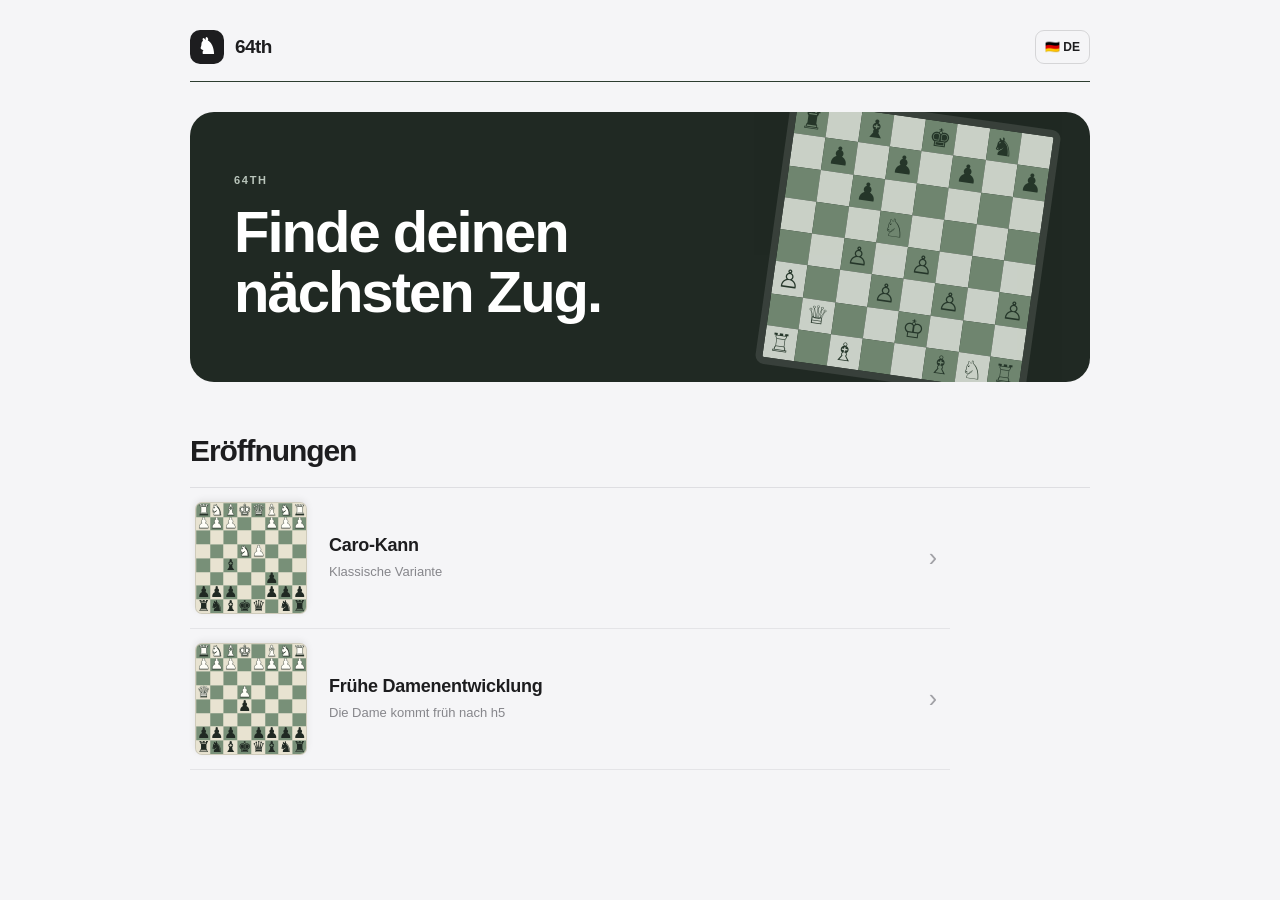
==== index.html @ b46a791f "Restore homepage hero label" ====
<!doctype html>
<html lang="de">
<head>
  <meta charset="utf-8">
  <meta name="viewport" content="width=device-width, initial-scale=1, viewport-fit=cover">
  <meta name="theme-color" content="#f5f5f7">
  <meta name="description" content="64th – Eröffnungen und Varianten trainieren.">
  <title>64th</title>
  <link rel="stylesheet" href="theme.css?v=12">
</head>
<body class="home-page">
  <main class="minimal-home">
    <header class="minimal-brand">
      <span class="minimal-logo" aria-hidden="true">♞</span>
      <span>64th</span>
    </header>

    <section class="opening-hero" aria-label="64th">
      <div class="hero-board" aria-hidden="true">
        <span>♜</span><span></span><span>♝</span><span></span><span>♚</span><span></span><span>♞</span><span></span>
        <span></span><span>♟</span><span></span><span>♟</span><span></span><span>♟</span><span></span><span>♟</span>
        <span></span><span></span><span>♟</span><span></span><span></span><span></span><span></span><span></span>
        <span></span><span></span><span></span><span>♘</span><span></span><span></span><span></span><span></span>
        <span></span><span></span><span>♙</span><span></span><span>♙</span><span></span><span></span><span></span>
        <span>♙</span><span></span><span></span><span>♙</span><span></span><span>♙</span><span></span><span>♙</span>
        <span></span><span>♕</span><span></span><span></span><span>♔</span><span></span><span></span><span></span>
        <span>♖</span><span></span><span>♗</span><span></span><span></span><span>♗</span><span>♘</span><span>♖</span>
      </div>
      <div class="opening-hero-copy">
        <p>64TH</p>
        <h1>Finde deinen<br>nächsten Zug.</h1>
      </div>
    </section>

    <section class="opening-library" aria-labelledby="library-title">
      <div class="library-heading">
        <h2 id="library-title">Eröffnungen</h2>
      </div>

      <div class="opening-list">
        <a class="opening-row" href="caro-kann.html">
          <span class="opening-position" aria-hidden="true" title="Caro-Kann, klassische Variante"><span class="mini-square mini-dark black-piece">♜</span><span class="mini-square mini-light black-piece">♞</span><span class="mini-square mini-dark "></span><span class="mini-square mini-light black-piece">♛</span><span class="mini-square mini-dark black-piece">♚</span><span class="mini-square mini-light black-piece">♝</span><span class="mini-square mini-dark black-piece">♞</span><span class="mini-square mini-light black-piece">♜</span><span class="mini-square mini-light black-piece">♟</span><span class="mini-square mini-dark black-piece">♟</span><span class="mini-square mini-light black-piece">♟</span><span class="mini-square mini-dark "></span><span class="mini-square mini-light "></span><span class="mini-square mini-dark black-piece">♟</span><span class="mini-square mini-light black-piece">♟</span><span class="mini-square mini-dark black-piece">♟</span><span class="mini-square mini-dark "></span><span class="mini-square mini-light "></span><span class="mini-square mini-dark black-piece">♟</span><span class="mini-square mini-light "></span><span class="mini-square mini-dark "></span><span class="mini-square mini-light "></span><span class="mini-square mini-dark "></span><span class="mini-square mini-light "></span><span class="mini-square mini-light "></span><span class="mini-square mini-dark "></span><span class="mini-square mini-light "></span><span class="mini-square mini-dark "></span><span class="mini-square mini-light "></span><span class="mini-square mini-dark black-piece">♝</span><span class="mini-square mini-light "></span><span class="mini-square mini-dark "></span><span class="mini-square mini-dark "></span><span class="mini-square mini-light "></span><span class="mini-square mini-dark "></span><span class="mini-square mini-light white-piece">♟</span><span class="mini-square mini-dark white-piece">♞</span><span class="mini-square mini-light "></span><span class="mini-square mini-dark "></span><span class="mini-square mini-light "></span><span class="mini-square mini-light "></span><span class="mini-square mini-dark "></span><span class="mini-square mini-light "></span><span class="mini-square mini-dark "></span><span class="mini-square mini-light "></span><span class="mini-square mini-dark "></span><span class="mini-square mini-light "></span><span class="mini-square mini-dark "></span><span class="mini-square mini-dark white-piece">♟</span><span class="mini-square mini-light white-piece">♟</span><span class="mini-square mini-dark white-piece">♟</span><span class="mini-square mini-light "></span><span class="mini-square mini-dark "></span><span class="mini-square mini-light white-piece">♟</span><span class="mini-square mini-dark white-piece">♟</span><span class="mini-square mini-light white-piece">♟</span><span class="mini-square mini-light white-piece">♜</span><span class="mini-square mini-dark white-piece">♞</span><span class="mini-square mini-light white-piece">♝</span><span class="mini-square mini-dark white-piece">♛</span><span class="mini-square mini-light white-piece">♚</span><span class="mini-square mini-dark white-piece">♝</span><span class="mini-square mini-light white-piece">♞</span><span class="mini-square mini-dark white-piece">♜</span></span>
          <span class="opening-info">
            <strong>Caro-Kann</strong>
            <small>Klassische Variante</small>
          </span>
          <span class="row-chevron" aria-hidden="true">›</span>
        </a>

        <a class="opening-row" href="early-queen-development.html">
          <span class="opening-position" aria-hidden="true" title="Frühe Damenentwicklung nach 2. Dh5"><span class="mini-square mini-dark black-piece">♜</span><span class="mini-square mini-light black-piece">♞</span><span class="mini-square mini-dark black-piece">♝</span><span class="mini-square mini-light black-piece">♛</span><span class="mini-square mini-dark black-piece">♚</span><span class="mini-square mini-light black-piece">♝</span><span class="mini-square mini-dark black-piece">♞</span><span class="mini-square mini-light black-piece">♜</span><span class="mini-square mini-light black-piece">♟</span><span class="mini-square mini-dark black-piece">♟</span><span class="mini-square mini-light black-piece">♟</span><span class="mini-square mini-dark black-piece">♟</span><span class="mini-square mini-light "></span><span class="mini-square mini-dark black-piece">♟</span><span class="mini-square mini-light black-piece">♟</span><span class="mini-square mini-dark black-piece">♟</span><span class="mini-square mini-dark "></span><span class="mini-square mini-light "></span><span class="mini-square mini-dark "></span><span class="mini-square mini-light "></span><span class="mini-square mini-dark "></span><span class="mini-square mini-light "></span><span class="mini-square mini-dark "></span><span class="mini-square mini-light "></span><span class="mini-square mini-light "></span><span class="mini-square mini-dark "></span><span class="mini-square mini-light "></span><span class="mini-square mini-dark "></span><span class="mini-square mini-light black-piece">♟</span><span class="mini-square mini-dark "></span><span class="mini-square mini-light "></span><span class="mini-square mini-dark "></span><span class="mini-square mini-dark "></span><span class="mini-square mini-light "></span><span class="mini-square mini-dark "></span><span class="mini-square mini-light "></span><span class="mini-square mini-dark white-piece">♟</span><span class="mini-square mini-light "></span><span class="mini-square mini-dark "></span><span class="mini-square mini-light white-piece">♛</span><span class="mini-square mini-light "></span><span class="mini-square mini-dark "></span><span class="mini-square mini-light "></span><span class="mini-square mini-dark "></span><span class="mini-square mini-light "></span><span class="mini-square mini-dark "></span><span class="mini-square mini-light "></span><span class="mini-square mini-dark "></span><span class="mini-square mini-dark white-piece">♟</span><span class="mini-square mini-light white-piece">♟</span><span class="mini-square mini-dark white-piece">♟</span><span class="mini-square mini-light white-piece">♟</span><span class="mini-square mini-dark "></span><span class="mini-square mini-light white-piece">♟</span><span class="mini-square mini-dark white-piece">♟</span><span class="mini-square mini-light white-piece">♟</span><span class="mini-square mini-light white-piece">♜</span><span class="mini-square mini-dark white-piece">♞</span><span class="mini-square mini-light white-piece">♝</span><span class="mini-square mini-dark "></span><span class="mini-square mini-light white-piece">♚</span><span class="mini-square mini-dark white-piece">♝</span><span class="mini-square mini-light white-piece">♞</span><span class="mini-square mini-dark white-piece">♜</span></span>
          <span class="opening-info">
            <strong>Frühe Damenentwicklung</strong>
            <small>Die Dame kommt früh nach h5</small>
          </span>
          <span class="row-chevron" aria-hidden="true">›</span>
        </a>
      </div>
    </section>
  </main>
  <script src="language.js?v=4"></script>
</body>
</html>
---- theme.css ----
/* Chess Trap Lab — product-level redesign */
:root {
  color-scheme: dark;
  --bg:#0b110d; --panel:#141e17; --panel-2:#19251c; --panel-3:#202f24;
  --ink:#edf2e9; --muted:#9aa99a; --soft:#c7d2c1; --line:#2d3d30;
  --green:#315c3e; --green-2:#47764e; --gold:#d7b66e; --cream:#e8e3d1; --sage:#66816a;
  --ease-out:cubic-bezier(.23,1,.32,1);
}
*{box-sizing:border-box}
html{min-height:100%;background:var(--bg);scroll-behavior:smooth}
body{margin:0;min-height:100vh;background:radial-gradient(ellipse at 52% -22%,#28422d66,transparent 48%),var(--bg);color:var(--ink);font:15px/1.55 Inter,ui-sans-serif,system-ui,-apple-system,BlinkMacSystemFont,"Segoe UI",sans-serif;-webkit-font-smoothing:antialiased;text-rendering:optimizeLegibility}
a,button{-webkit-tap-highlight-color:transparent}
button{color:inherit}
.app{width:min(100%,1180px);margin:0 auto;padding:calc(env(safe-area-inset-top) + 24px) clamp(18px,4vw,46px) calc(env(safe-area-inset-bottom) + 30px)}
.site-header,header{display:flex;align-items:center;gap:14px;border-bottom:1px solid var(--line);padding-bottom:17px}
.brand-lockup{display:inline-flex;align-items:center;gap:11px;color:inherit;text-decoration:none}
.mark{width:42px;height:42px;display:grid;place-items:center;flex:0 0 42px;border:1px solid #d7b66e44;border-radius:13px;background:linear-gradient(145deg,#315c3e,#1b3423);color:var(--gold);font:28px/1 Georgia,serif;box-shadow:0 8px 24px #0004,inset 0 1px #ffffff12}
.brand-lockup strong{display:block;font-size:13px;letter-spacing:1.3px;font-weight:850}
.brand-lockup small{display:block;margin-top:2px;color:#7f907e;font-size:9px;letter-spacing:2px;font-weight:750}
.brand{font-size:16px;font-weight:800;letter-spacing:-.35px}
.top-nav{display:flex;gap:27px;margin-left:52px}
.top-nav a{color:#aebcab;text-decoration:none;font-size:12px;font-weight:700;transition:color .16s}
.top-nav a:hover{color:var(--gold)}
.header-status{display:inline-flex;align-items:center;gap:8px;margin-left:auto;padding:8px 11px;border:1px solid #344638;border-radius:999px;color:#b9c8b2;font-size:9px;letter-spacing:1.25px;font-weight:850;white-space:nowrap}
.header-status i,.live-tag i{width:6px;height:6px;border-radius:50%;background:#8eb17f;box-shadow:0 0 0 4px #8eb17f20}
.home-app{max-width:1240px}
.hero{position:relative;display:grid;grid-template-columns:1.04fr .96fr;align-items:center;gap:clamp(26px,6vw,80px);min-height:490px;padding:54px 0 44px;border-bottom:1px solid var(--line);overflow:hidden}
.hero-copy{position:relative;z-index:2;max-width:600px}
.eyebrow,.kicker{margin:0 0 13px;color:var(--gold);font-size:10px;font-weight:850;letter-spacing:1.8px}
.eyebrow span{margin-right:8px;color:#738a70}
.hero h1{margin:0;max-width:620px;font-size:clamp(48px,7vw,84px);line-height:.99;letter-spacing:-.07em;font-weight:780}
.hero h1 em,.caro-hero h1 em{color:var(--gold);font-style:normal}
.hero-description{max-width:490px;margin:22px 0 0;color:#a7b5a2;font-size:16px;line-height:1.75}
.hero-actions{display:flex;align-items:center;gap:23px;margin-top:29px}
.action-primary{display:inline-flex;align-items:center;gap:25px;padding:14px 17px;border:1px solid #547958;border-radius:11px;background:linear-gradient(135deg,#47764e,#315c3e);color:#fff;text-decoration:none;font-size:13px;font-weight:800;box-shadow:0 12px 28px #0004;transition:transform .16s var(--ease-out),filter .16s}
.action-primary b{font-size:17px;font-weight:500}
.action-primary:hover{filter:brightness(1.1);transform:translateY(-2px)}
.action-secondary{color:#c3d0bd;text-decoration:none;font-size:12px;font-weight:750}
.action-secondary span{margin-left:6px;color:var(--gold)}
.hero-proof{display:flex;align-items:center;gap:9px;margin-top:35px;color:#758674;font-size:9px;font-weight:850;letter-spacing:1.15px}
.proof-dot{width:6px;height:6px;border-radius:50%;background:#8ba77e}
.proof-separator{color:#465647}
.hero-art{position:relative;justify-self:end;width:min(100%,440px);padding:18px;border:1px solid #3a4e3d;border-radius:20px;background:linear-gradient(145deg,#1c2b20,#101811);box-shadow:0 28px 80px #0006;transform:rotate(1.5deg)}
.art-topline,.art-footer{display:flex;justify-content:space-between;align-items:center;color:#8fa08a;font-size:9px;font-weight:850;letter-spacing:1.4px}
.art-topline{padding:0 2px 13px}
.art-topline span:last-child{color:var(--gold);font-size:14px}
.art-board{position:relative;z-index:1;display:grid;grid-template-columns:repeat(8,1fr);aspect-ratio:1;overflow:hidden;border:7px solid #28392b;border-radius:7px;box-shadow:0 12px 32px #0006}
.art-board span{display:grid;place-items:center;aspect-ratio:1;background:#e8e3d1;color:#202b23;font:clamp(18px,3vw,34px)/1 Georgia,serif}
.art-board span:nth-child(16n + 1),.art-board span:nth-child(16n + 3),.art-board span:nth-child(16n + 5),.art-board span:nth-child(16n + 7),.art-board span:nth-child(16n + 10),.art-board span:nth-child(16n + 12),.art-board span:nth-child(16n + 14),.art-board span:nth-child(16n + 16){background:#66816a}
.art-board span:nth-child(1),.art-board span:nth-child(3),.art-board span:nth-child(5),.art-board span:nth-child(7),.art-board span:nth-child(10),.art-board span:nth-child(12),.art-board span:nth-child(14),.art-board span:nth-child(16),.art-board span:nth-child(27),.art-board span:nth-child(36),.art-board span:nth-child(43),.art-board span:nth-child(52),.art-board span:nth-child(59){color:#f5f1e6;text-shadow:0 2px 2px #0006}
.art-footer{padding:13px 2px 1px}
.art-coordinate{color:var(--gold);font-size:11px;letter-spacing:.5px}
.art-orbit{position:absolute;z-index:0;border:1px solid #d7b66e24;border-radius:50%;pointer-events:none}
.orbit-one{width:510px;height:510px;top:-40px;left:-40px}
.orbit-two{width:580px;height:580px;top:-75px;left:-75px}
.hero-index{position:absolute;bottom:17px;right:0;color:#657664;font-size:9px;font-weight:850;letter-spacing:1.3px}
.hero-index span{color:var(--gold);padding:0 6px}
.metrics{display:grid;grid-template-columns:repeat(3,1fr);padding:22px 0 27px;border-bottom:1px solid var(--line)}
.metrics div{display:flex;align-items:center;gap:13px;padding:0 20px;border-right:1px solid var(--line)}
.metrics div:first-child{padding-left:0}
.metrics div:last-child{border:0}
.metrics strong{color:var(--gold);font:30px/1 Georgia,serif}
.metrics span{max-width:150px;color:#81917f;font-size:9px;line-height:1.45;letter-spacing:1.2px;font-weight:850}
.content-section{padding:47px 0 10px}
.section-heading{display:flex;align-items:end;justify-content:space-between;gap:20px;margin-bottom:20px}
.section-heading h2,.variations-heading h2{margin:0;color:#edf2e9;font-size:31px;letter-spacing:-1.2px}
.section-heading>p,.variations-heading>p{max-width:330px;margin:0 0 4px;color:#8f9f8c;font-size:12px;line-height:1.6}
.opening-grid{display:grid;grid-template-columns:repeat(2,minmax(0,1fr));gap:14px}
.feature-card{position:relative;min-height:260px;padding:21px;border:1px solid var(--line);border-radius:17px;background:linear-gradient(145deg,#19251c,#121b15);overflow:hidden}
.feature-card:after{content:"";position:absolute;width:180px;height:180px;right:-68px;bottom:-95px;border:1px solid #d7b66e19;border-radius:50%;box-shadow:0 0 0 24px #d7b66e08,0 0 0 48px #d7b66e05}
.card-topline{display:flex;align-items:center;justify-content:space-between;gap:10px;color:#7f907e;font-size:9px;font-weight:850;letter-spacing:1.25px}
.live-tag,.soon-tag{display:inline-flex;align-items:center;gap:7px;color:#a8c69d;font-size:9px;letter-spacing:1px;font-weight:850}
.soon-tag{color:#8d9688}
.card-piece{margin:23px 0 10px;color:#d7b66e;font:54px/1 Georgia,serif;text-shadow:0 7px 22px #0006}
.black-queen{color:#a8b7a0}
.feature-card h3{margin:0;color:#eef2e9;font-size:20px;letter-spacing:-.6px}
.feature-card p{max-width:420px;margin:8px 0 20px;color:#98a794;font-size:12px;line-height:1.65}
.card-link{display:inline-flex;align-items:center;gap:12px;color:#d9c184;text-decoration:none;font-size:11px;font-weight:850}
.card-link span{font-size:15px;transition:transform .16s}
a.card-link:hover span{transform:translate(3px,-3px)}
.disabled-link{color:#758272}
.tactics-section{padding-top:48px}
.tactic-feature{display:grid;grid-template-columns:76px minmax(0,1fr) 42px;align-items:center;gap:19px;padding:22px;border:1px solid #3c5440;border-radius:17px;background:linear-gradient(110deg,#203427,#142018);color:inherit;text-decoration:none;transition:transform .18s var(--ease-out),border-color .18s,box-shadow .18s}
.tactic-feature:hover{transform:translateY(-3px);border-color:#78916c;box-shadow:0 16px 38px #0004}
.tactic-icon{width:70px;height:70px;display:grid;place-items:center;border:1px solid #d7b66e45;border-radius:17px;background:#d7b66e12;color:var(--gold);font:43px/1 Georgia,serif}
.tactic-kicker{color:#d7b66e;font-size:9px;font-weight:850;letter-spacing:1.4px}
.tactic-copy h3{margin:5px 0;color:#f0f3eb;font-size:20px;letter-spacing:-.55px}
.tactic-copy p{margin:0;color:#9cac96;font-size:12px;line-height:1.6}
.tactic-arrow{justify-self:end;color:var(--gold);font-size:27px}
.next-up{display:flex;align-items:center;gap:13px;margin-top:13px;padding:15px 18px;border:1px dashed #344536;border-radius:13px}
.next-up-icon{color:var(--gold);font-size:20px}
.next-up strong{color:#cbd7c5;font-size:12px}
.next-up p{margin:2px 0 0;color:#7f907e;font-size:11px}
.next-up-label{margin-left:auto;color:#71836f;font-size:9px;font-weight:850;letter-spacing:1.2px}
.site-footer{display:flex;align-items:center;justify-content:space-between;gap:16px;margin-top:54px;padding-top:18px;border-top:1px solid var(--line);color:#6f806e;font-size:9px;letter-spacing:1.3px;font-weight:850}
.footer-brand .mark{width:32px;height:32px;flex-basis:32px;font-size:21px;border-radius:9px}
.footer-brand strong{font-size:10px}
.footer-brand small{font-size:7px}
.back{display:inline-flex;align-items:center;gap:8px;margin:17px 0 20px;color:#b6c8b0;text-decoration:none;font-size:12px;font-weight:800;transition:color .16s}
.back:hover{color:var(--gold)}
.caro-app{max-width:1120px}
.caro-hero{display:grid;grid-template-columns:minmax(0,1fr) 190px;align-items:center;gap:30px;padding:25px 0 28px}
.caro-hero h1{margin:0;color:#eef2e9;font-size:clamp(34px,5vw,54px);line-height:1.04;letter-spacing:-2px}
.caro-hero h1 em{display:block}
.caro-hero .sub{max-width:640px;margin:14px 0 0;color:#9aa99a;font-size:14px;line-height:1.7}
.caro-emblem{display:grid;place-items:center;align-content:center;gap:9px;width:170px;height:170px;border:1px solid #3b513e;border-radius:50%;background:radial-gradient(circle,#2a432e,#142018 68%);box-shadow:0 0 0 12px #d7b66e08,0 0 0 24px #d7b66e05}
.caro-emblem span{color:var(--gold);font:68px/1 Georgia,serif}
.caro-emblem small{color:#8d9e88;font-size:8px;line-height:1.5;letter-spacing:1.8px;text-align:center;font-weight:850}
.random-panel{display:flex;align-items:center;justify-content:space-between;gap:25px;margin:0 0 42px;padding:20px 22px;border:1px solid #3b513e;border-radius:17px;background:linear-gradient(110deg,#1d3022,#152119)}
.random-copy{max-width:600px}
.panel-kicker{color:var(--gold);font-size:9px;font-weight:850;letter-spacing:1.5px}
.random-panel h2{margin:5px 0;color:#eef2e9;font-size:21px}
.random-panel p{margin:0;color:#9aaa95;font-size:12px;line-height:1.65}
.btn{border:1px solid #405b43;border-radius:11px;background:#223327;color:#e7eee4;padding:12px 15px;font:750 12px/1.3 inherit;font-family:inherit;cursor:pointer;white-space:nowrap;transition:transform .14s,background .16s,border-color .16s}
.btn.primary{border-color:#547958;background:linear-gradient(135deg,#47764e,#315c3e);color:#fff}
.btn:disabled{opacity:.4;cursor:default}
.btn:active{transform:scale(.98)}
.variations-heading{display:flex;align-items:end;justify-content:space-between;gap:20px;margin-bottom:18px}
.variations-grid{display:grid;grid-template-columns:repeat(2,minmax(0,1fr));gap:15px}
.panel{display:grid;grid-template-columns:minmax(0,1.1fr) minmax(170px,.9fr);grid-template-areas:"title title" "board count" "board status" "board notation" "board actions" "board tip";align-content:start;gap:8px 16px;margin:0;padding:17px;border:1px solid var(--line);border-radius:17px;background:linear-gradient(145deg,#18251c,#111a14);box-shadow:0 14px 35px #0002}
.panel h2{grid-area:title;margin:0 0 4px;color:#eaf0e6;font-size:17px;letter-spacing:-.4px}
.boardwrap{grid-area:board;align-self:start;padding:7px;border:1px solid #405343;border-radius:12px;background:#243329}
.board{position:relative;display:grid;grid-template-columns:repeat(8,minmax(0,1fr));aspect-ratio:1;overflow:hidden;border-radius:5px}
.sq{position:relative;display:grid;place-items:center;min-width:0;aspect-ratio:1;border:0;padding:0;margin:0;font-family:"Apple Symbols","Segoe UI Symbol","Noto Sans Symbols 2",serif;font-size:clamp(24px,3vw,38px);line-height:1;cursor:pointer}
.light{background:#e8e3d1}.dark{background:#66816a}
.whitepiece{color:#fffef8;-webkit-text-stroke:.7px #303a31;text-shadow:0 2px 2px #0005}
.blackpiece{color:#202b23}
.selected{box-shadow:inset 0 0 0 3px var(--gold)}
.legal:after{content:"";position:absolute;width:22%;height:22%;border-radius:50%;background:#18301f99}
.counter{grid-area:count;color:#d7b66e;font-size:10px;font-weight:850;letter-spacing:1px}
.status{grid-area:status;color:#a8c99f;font-size:12px;font-weight:800}
.notation{grid-area:notation;color:#a1b09b;font-size:11px;line-height:1.65;overflow-wrap:anywhere}
.actions{grid-area:actions;display:flex;gap:7px}
.actions .btn{flex:1;padding:10px 8px;font-size:10px}
.explain{color:#b1bdb0;font-size:12px;line-height:1.6}
.tip{grid-area:tip;margin:2px 0 0;color:#9dac96;font-size:11px;line-height:1.55}
.tip summary{cursor:pointer;color:#d7b66e;font-weight:800;list-style:none}
.tip summary:before{content:"+  "}
.tip[open]{padding:10px;border:1px solid var(--line);border-radius:10px;background:#1a281e}
.tip[open] summary:before{content:"−  "}
.flying-piece{position:absolute;z-index:5;pointer-events:none;display:grid;place-items:center;transition:transform 380ms var(--ease-out);font-family:"Apple Symbols","Segoe UI Symbol","Noto Sans Symbols 2",serif;line-height:1}
.board.busy .sq{pointer-events:none}
.flash-overlay{position:fixed;inset:0;z-index:1000;background:#030805c9;backdrop-filter:blur(12px);display:none;align-items:center;justify-content:center;padding:18px}
.flash-overlay.open{display:flex}
.flash-modal{width:min(100%,560px);max-height:94dvh;overflow:auto;padding:20px;border:1px solid #405343;border-radius:22px;background:#121c15;color:var(--ink);box-shadow:0 28px 90px #0009}
.flash-head{display:flex;align-items:center;justify-content:space-between;gap:10px;padding-bottom:13px;border-bottom:1px solid var(--line)}
.flash-head h2{margin:0;color:var(--ink);font-size:20px}
.flash-close{width:40px;height:40px;border:1px solid var(--line);border-radius:11px;background:#243328;color:#e7eee4;font-size:23px;cursor:pointer}
.flash-progress{display:flex;justify-content:space-between;align-items:center;margin:15px 0 12px;color:#9aaa95;font-size:12px;font-weight:800}
.flash-progress .counts{color:var(--gold)}
.flash-card{min-height:270px;display:flex;flex-direction:column;justify-content:center;align-items:center;padding:24px 20px;border:1px solid #354738;border-radius:17px;background:linear-gradient(145deg,#1d2b21,#141e17);color:var(--ink);text-align:center;touch-action:pan-y;user-select:none;cursor:pointer}
.flash-card h3{margin:12px 0;font-size:25px;line-height:1.2}
.flash-card p{margin:8px 0;color:#a4b29e}
.flash-tag{color:var(--gold);font-size:10px;font-weight:850;letter-spacing:1.5px}
.flash-answer{width:100%;color:#d0d9cb;font-size:13px;line-height:1.65;text-align:left;white-space:normal}
.flash-actions{display:grid;grid-template-columns:1fr 1fr;gap:10px;margin-top:14px}
.flash-actions button{padding:13px 10px;border:1px solid transparent;border-radius:12px;font:750 12px/1.3 inherit;font-family:inherit;cursor:pointer}
.flash-again{border-color:#69473d!important;background:#35241f;color:#efc2b4}
.flash-known{border-color:#416d49!important;background:linear-gradient(135deg,#47764e,#315c3e);color:#fff}
.flash-hint{text-align:center;color:#8e9e88;font-size:11px;line-height:1.5}
.flash-summary{text-align:center;padding:28px 8px}
.flash-summary h3{color:var(--ink);font-size:24px}
.flash-summary button{margin-top:12px}
.flash-modal .panel{grid-area:auto;display:block;margin-top:0;padding:12px;border-radius:15px;background:#17231a}
.flash-modal .panel h2{margin:0 0 10px;font-size:16px}
.flash-modal .boardwrap{max-width:420px;margin:0 auto}
.flash-modal .counter,.flash-modal .notation{margin-top:8px}
.flash-modal .actions{margin-top:10px}
.flash-modal .tip{margin-top:10px}
.done{color:#a7d5a5}
@media(max-width:760px){
  .top-nav{display:none}
  .hero{grid-template-columns:1fr;gap:32px;padding:42px 0 48px}
  .hero-art{justify-self:center;width:min(100%,390px)}
  .hero h1{font-size:clamp(48px,12vw,68px)}
  .hero-index{bottom:14px}
  .section-heading,.variations-heading{align-items:start;flex-direction:column;gap:8px}
  .section-heading>p,.variations-heading>p{max-width:440px}
  .variations-grid{grid-template-columns:1fr}
  .caro-hero{grid-template-columns:1fr 110px;gap:14px}
  .caro-emblem{width:105px;height:105px}
  .caro-emblem span{font-size:44px}
  .caro-emblem small{font-size:6px}
  .panel{grid-template-columns:minmax(0,1fr) minmax(135px,.9fr);gap:7px 12px}
}
@media(max-width:520px){
  .app{padding-left:16px;padding-right:16px}
  .site-header,header{gap:10px}
  .header-status{font-size:8px;padding:7px 8px;letter-spacing:.7px}
  .hero{padding-top:34px;min-height:0}
  .hero-description{font-size:14px}
  .hero-actions{gap:15px;flex-wrap:wrap}
  .hero-proof{font-size:8px;letter-spacing:.7px;flex-wrap:wrap}
  .metrics{padding:17px 0 20px}
  .metrics div{display:block;padding:0 10px}
  .metrics strong{display:block;font-size:26px;margin-bottom:5px}
  .metrics span{font-size:8px}
  .content-section{padding-top:37px}
  .opening-grid{grid-template-columns:1fr}
  .feature-card{min-height:225px}
  .tactic-feature{grid-template-columns:54px minmax(0,1fr) 20px;gap:12px;padding:15px}
  .tactic-icon{width:52px;height:52px;font-size:34px;border-radius:13px}
  .tactic-copy h3{font-size:16px}
  .tactic-copy p{font-size:11px}
  .next-up{align-items:flex-start;padding:13px}
  .next-up-label{display:none}
  .site-footer{align-items:flex-start;flex-direction:column}
  .caro-hero{grid-template-columns:1fr;padding-top:10px}
  .caro-emblem{display:none}
  .random-panel{align-items:flex-start;flex-direction:column;margin-bottom:32px;padding:17px}
  .random-panel .btn{width:100%}
  .panel{grid-template-columns:1fr;grid-template-areas:"title" "count" "board" "status" "notation" "actions" "tip";padding:14px}
  .boardwrap{width:min(100%,430px);margin:0 auto}
  .sq{font-size:clamp(28px,9vw,43px)}
  .flash-overlay{padding:8px}
  .flash-modal{padding:14px;border-radius:19px}
  .flash-card{min-height:230px;padding:18px}
}
@media(prefers-reduced-motion:reduce){
  *,*::before,*::after{scroll-behavior:auto!important;transition-duration:.01ms!important;animation-duration:.01ms!important;animation-iteration-count:1!important}
}


/* Minimal Apple-inspired homepage */
.home-page {
  min-height: 100vh;
  background: #f5f5f7;
  color: #1d1d1f;
  font-family: -apple-system, BlinkMacSystemFont, "SF Pro Display", "SF Pro Text", "Helvetica Neue", Arial, sans-serif;
}
.minimal-home {
  width: min(100% - 48px, 920px);
  margin: 0 auto;
  padding: 38px 0 80px;
}
.minimal-brand {
  display: flex;
  align-items: center;
  gap: 11px;
  color: #1d1d1f;
  font-size: 19px;
  font-weight: 650;
  letter-spacing: -.55px;
}
.minimal-logo {
  display: grid;
  place-items: center;
  width: 34px;
  height: 34px;
  border-radius: 10px;
  background: #1d1d1f;
  color: #fff;
  font-size: 22px;
  line-height: 1;
}
.minimal-openings {
  padding-top: clamp(76px, 13vh, 132px);
}
.minimal-openings h1 {
  margin: 0 0 28px;
  color: #1d1d1f;
  font-size: clamp(32px, 5vw, 43px);
  line-height: 1.08;
  letter-spacing: -1.8px;
  font-weight: 700;
}
.minimal-grid {
  display: grid;
  grid-template-columns: repeat(2, minmax(0, 1fr));
  gap: 16px;
}
.minimal-card {
  min-height: 116px;
  display: flex;
  align-items: center;
  gap: 17px;
  padding: 23px 22px;
  border: 1px solid rgba(0,0,0,.055);
  border-radius: 18px;
  background: #fff;
  color: inherit;
  text-decoration: none;
  box-shadow: 0 2px 8px rgba(0,0,0,.025);
  transition: transform 180ms cubic-bezier(.23,1,.32,1), box-shadow 180ms ease, background 180ms ease;
}
a.minimal-card:hover {
  transform: translateY(-2px);
  box-shadow: 0 9px 28px rgba(0,0,0,.07);
}
a.minimal-card:active { transform: scale(.985); }
.minimal-card-icon {
  flex: 0 0 48px;
  width: 48px;
  height: 48px;
  display: grid;
  place-items: center;
  border-radius: 14px;
  background: #f2f2f4;
  color: #262629;
  font-size: 30px;
}
.minimal-white-piece { color: #77777d; }
.minimal-card-copy {
  min-width: 0;
  display: flex;
  flex: 1;
  flex-direction: column;
  gap: 5px;
}
.minimal-card-copy strong {
  color: #1d1d1f;
  font-size: 17px;
  line-height: 1.25;
  font-weight: 650;
  letter-spacing: -.35px;
}
.minimal-card-copy small {
  color: #86868b;
  font-size: 13px;
  line-height: 1.35;
}
.minimal-arrow {
  color: #a1a1a6;
  font-size: 20px;
  padding-left: 4px;
}
.minimal-card-soon { cursor: default; }
.minimal-soon {
  color: #929297;
  font-size: 12px;
  white-space: nowrap;
}
@media (max-width: 620px) {
  .minimal-home { width: min(100% - 36px, 480px); padding-top: 25px; }
  .minimal-openings { padding-top: 76px; }
  .minimal-grid { grid-template-columns: 1fr; gap: 12px; }
  .minimal-card { min-height: 96px; padding: 18px; border-radius: 16px; }
  .minimal-openings h1 { margin-bottom: 22px; }
}
@media (prefers-reduced-motion: reduce) {
  .minimal-card { transition: none; }
}


/* Opening library — minimal, editorial layout */
.home-page {
  min-height: 100vh;
  background: #f5f5f7;
  color: #1d1d1f;
  font-family: -apple-system, BlinkMacSystemFont, "SF Pro Display", "SF Pro Text", "Helvetica Neue", Arial, sans-serif;
}
.minimal-home {
  width: min(100% - 48px, 900px);
  margin: 0 auto;
  padding: 30px 0 80px;
}
.minimal-brand {
  display: flex;
  align-items: center;
  gap: 11px;
  color: #1d1d1f;
  font-size: 19px;
  font-weight: 650;
  letter-spacing: -.55px;
}
.minimal-logo {
  display: grid;
  place-items: center;
  width: 34px;
  height: 34px;
  border-radius: 10px;
  background: #1d1d1f;
  color: #fff;
  font-size: 22px;
  line-height: 1;
}
.opening-hero {
  position: relative;
  min-height: 270px;
  margin-top: 30px;
  padding: 38px 44px;
  overflow: hidden;
  display: flex;
  align-items: center;
  border-radius: 24px;
  background: #202923;
  color: #fff;
}
.opening-hero-copy { position: relative; z-index: 2; }
.opening-hero-copy p {
  margin: 0 0 13px;
  color: #b9c5bb;
  font-size: 11px;
  font-weight: 650;
  letter-spacing: 1.7px;
}
.opening-hero-copy h1 {
  margin: 0;
  font-size: clamp(40px, 6vw, 58px);
  line-height: 1.04;
  letter-spacing: -2px;
  font-weight: 650;
}
.hero-board {
  position: absolute;
  width: 272px;
  height: 272px;
  right: 46px;
  top: 50%;
  transform: translateY(-50%) rotate(8deg);
  display: grid;
  grid-template-columns: repeat(8,1fr);
  overflow: hidden;
  border: 7px solid rgba(255,255,255,.12);
  border-radius: 9px;
  opacity: .9;
}
.hero-board span {
  display: grid;
  place-items: center;
  aspect-ratio: 1;
  background: #dce3d9;
  color: #26382b;
  font: 25px/1 Georgia, serif;
}
.hero-board span:nth-child(16n + 1), .hero-board span:nth-child(16n + 3),
.hero-board span:nth-child(16n + 5), .hero-board span:nth-child(16n + 7),
.hero-board span:nth-child(16n + 10), .hero-board span:nth-child(16n + 12),
.hero-board span:nth-child(16n + 14), .hero-board span:nth-child(16n + 16) { background: #789078; }
.opening-library { padding-top: 52px; }
.library-heading {
  display: flex;
  justify-content: space-between;
  align-items: baseline;
  gap: 16px;
  padding-bottom: 18px;
  border-bottom: 1px solid #dedee2;
}
.library-heading h2 {
  margin: 0;
  font-size: 30px;
  line-height: 1.15;
  letter-spacing: -1.1px;
  font-weight: 680;
}
.library-heading > span {
  color: #929297;
  font-size: 10px;
  letter-spacing: 1.25px;
  font-weight: 650;
}
.library-group { padding-top: 27px; }
.library-group h3 {
  margin: 0 0 8px;
  color: #77777d;
  font-size: 14px;
  font-weight: 600;
}
.opening-row {
  min-height: 83px;
  display: flex;
  align-items: center;
  gap: 16px;
  padding: 12px 4px;
  border-bottom: 1px solid #e4e4e7;
  color: inherit;
  text-decoration: none;
  transition: background 160ms ease;
}
.opening-row:hover { background: rgba(0,0,0,.025); }
.opening-position {
  flex: 0 0 58px;
  width: 58px;
  height: 58px;
  display: grid;
  grid-template-columns: repeat(2,1fr);
  grid-template-rows: repeat(2,1fr);
  overflow: hidden;
  border-radius: 8px;
  background: #dfe6dc;
}
.opening-position i,.opening-position b,.opening-position em,.opening-position small {
  display: grid;
  place-items: center;
  font: normal 22px/1 Georgia,serif;
  color: #27372b;
  background: #dfe6dc;
}
.opening-position b,.opening-position small { background: #80977e; }
.board-advance i,.board-fantasy i { color: #fff; }
.board-queen i { color: #fff; background: #80977e; }
.board-queen b { color: #242a25; background: #dfe6dc; }
.opening-info {
  min-width: 0;
  flex: 1;
  display: flex;
  flex-direction: column;
  gap: 4px;
}
.opening-info strong {
  color: #1d1d1f;
  font-size: 16px;
  line-height: 1.25;
  font-weight: 620;
  letter-spacing: -.25px;
}
.opening-info small {
  color: #86868b;
  font-size: 13px;
  line-height: 1.35;
}
.row-chevron {
  color: #a1a1a6;
  font-size: 25px;
  line-height: 1;
  padding: 0 8px;
}
@media (max-width: 620px) {
  .minimal-home { width: min(100% - 36px, 500px); padding-top: 22px; }
  .opening-hero { min-height: 205px; margin-top: 22px; padding: 28px 24px; border-radius: 19px; }
  .opening-hero-copy h1 { font-size: 40px; }
  .hero-board { width: 170px; height: 170px; right: -25px; opacity: .32; }
  .hero-board span { font-size: 16px; }
  .opening-library { padding-top: 38px; }
  .library-heading h2 { font-size: 27px; }
  .library-heading > span { font-size: 9px; }
  .opening-row { min-height: 76px; gap: 13px; }
  .opening-position { width: 52px; height: 52px; flex-basis: 52px; }
  .opening-info strong { font-size: 15px; }
  .opening-info small { font-size: 12px; }
}
@media (prefers-reduced-motion: reduce) { .opening-row { transition: none; } }


/* Accurate full-board opening previews */
.opening-list {
  max-width: 760px;
}
.opening-row {
  min-height: 132px;
  gap: 22px;
  padding: 14px 5px;
}
.opening-position {
  flex: 0 0 112px;
  width: 112px;
  height: 112px;
  display: grid;
  grid-template-columns: repeat(8, minmax(0, 1fr));
  grid-template-rows: repeat(8, minmax(0, 1fr));
  border: 1px solid rgba(29, 29, 31, .12);
  border-radius: 7px;
  background: #e8e3d1;
  box-shadow: 0 2px 7px rgba(0,0,0,.08);
}
.mini-square {
  min-width: 0;
  min-height: 0;
  display: grid;
  place-items: center;
  font-family: "Apple Symbols", "Segoe UI Symbol", "Noto Sans Symbols 2", Georgia, serif;
  font-size: clamp(8px, 1.5vw, 15px);
  line-height: 1;
  user-select: none;
}
.mini-dark { background: #789078; }
.mini-light { background: #e8e3d1; }
.mini-square.white-piece {
  color: #fffef8;
  -webkit-text-stroke: .35px #273329;
  text-shadow: 0 1px 1px rgba(0,0,0,.28);
}
.mini-square.black-piece { color: #202923; }
.opening-info { gap: 6px; }
.opening-info strong { font-size: 18px; }
.opening-info small { font-size: 13px; }
@media (max-width: 620px) {
  .opening-row { min-height: 108px; gap: 14px; }
  .opening-position {
    flex-basis: 88px;
    width: 88px;
    height: 88px;
  }
  .mini-square { font-size: 11px; }
  .opening-info strong { font-size: 16px; }
  .opening-info small { font-size: 12px; }
}


/* Black-side perspective for opening preview boards */
.opening-position {
  transform: rotate(180deg);
}
.opening-position .mini-square {
  transform: rotate(180deg);
}

/* Simple, neutral language toggle */
header { position: relative; }
.language-switch {
  display: inline-flex;
  align-items: center;
  margin-left: auto;
  flex: 0 0 auto;
}
.language-switch button {
  display: inline-flex;
  align-items: center;
  justify-content: center;
  min-height: 34px;
  padding: 6px 9px;
  border: 1px solid rgba(128,128,128,.28);
  border-radius: 9px;
  background: transparent;
  color: inherit;
  font: 650 12px/1 -apple-system,BlinkMacSystemFont,"Segoe UI",sans-serif;
  letter-spacing: .1px;
  cursor: pointer;
  transition: background 150ms ease, transform 150ms ease;
}
.language-switch button:hover { background: rgba(128,128,128,.08); }
.language-switch button:active { transform: scale(.97); }
.language-switch button:focus-visible { outline: 2px solid currentColor; outline-offset: 3px; }
.home-page .language-switch button { border-color: rgba(0,0,0,.13); }
body:not(.home-page) .language-switch button { border-color: rgba(255,255,255,.18); }
@media(max-width:420px) {
  .language-switch button { min-height: 32px; padding: 6px 8px; font-size: 11px; }
}
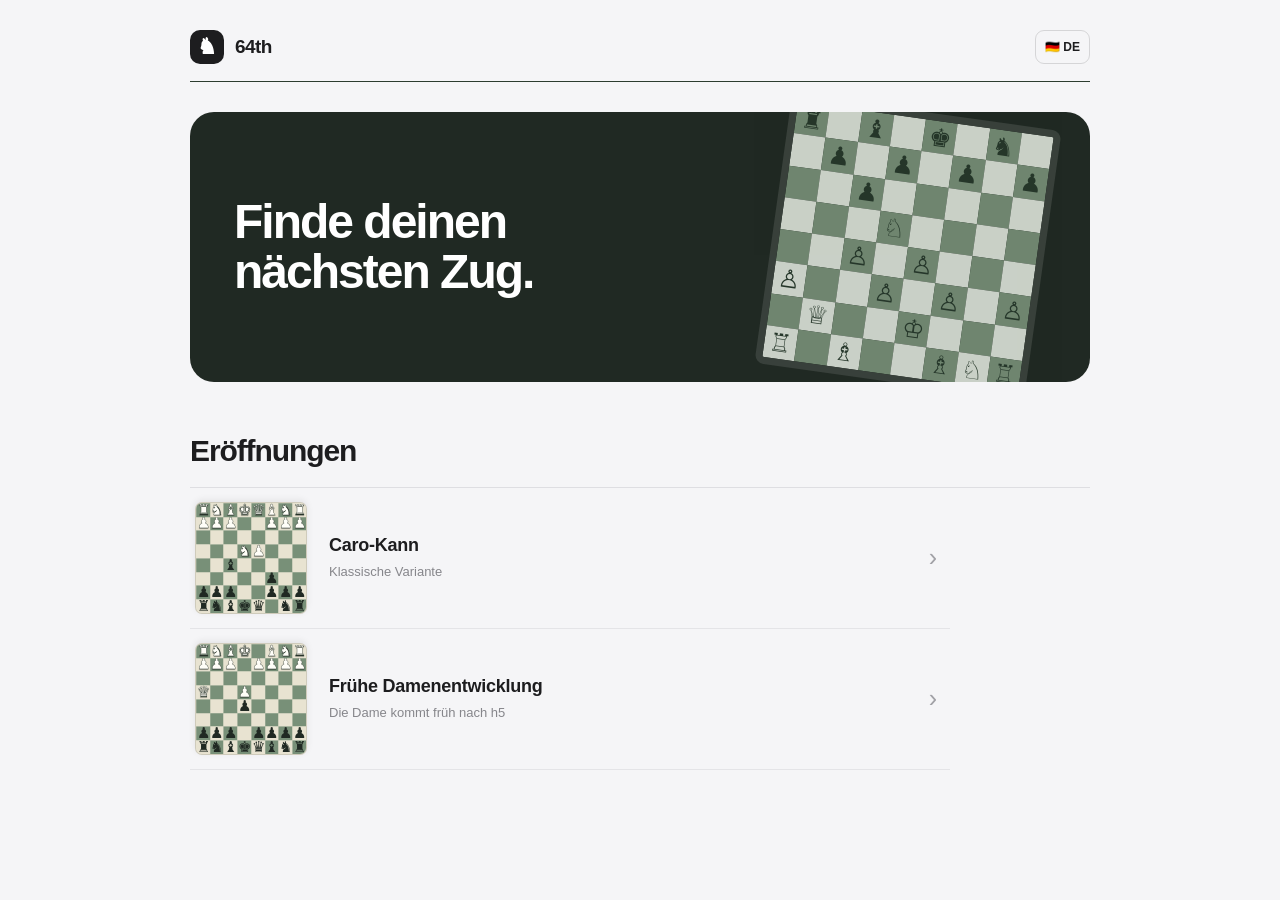
==== commit 4d887665: "Remove 64th label from chessboard hero" ====
--- a/index.html
+++ b/index.html
@@ -27,7 +27,6 @@
         <span>♖</span><span></span><span>♗</span><span></span><span></span><span>♗</span><span>♘</span><span>♖</span>
       </div>
       <div class="opening-hero-copy">
-        <p>64TH</p>
         <h1>Finde deinen<br>nächsten Zug.</h1>
       </div>
     </section>
--- a/theme.css
+++ b/theme.css
@@ -396,7 +396,7 @@
 }
 .opening-hero-copy h1 {
   margin: 0;
-  font-size: clamp(40px, 6vw, 58px);
+  font-size: clamp(34px, 5vw, 48px);
   line-height: 1.04;
   letter-spacing: -2px;
   font-weight: 650;
@@ -518,7 +518,7 @@
 @media (max-width: 620px) {
   .minimal-home { width: min(100% - 36px, 500px); padding-top: 22px; }
   .opening-hero { min-height: 205px; margin-top: 22px; padding: 28px 24px; border-radius: 19px; }
-  .opening-hero-copy h1 { font-size: 40px; }
+  .opening-hero-copy h1 { font-size: 35px; }
   .hero-board { width: 170px; height: 170px; right: -25px; opacity: .32; }
   .hero-board span { font-size: 16px; }
   .opening-library { padding-top: 38px; }
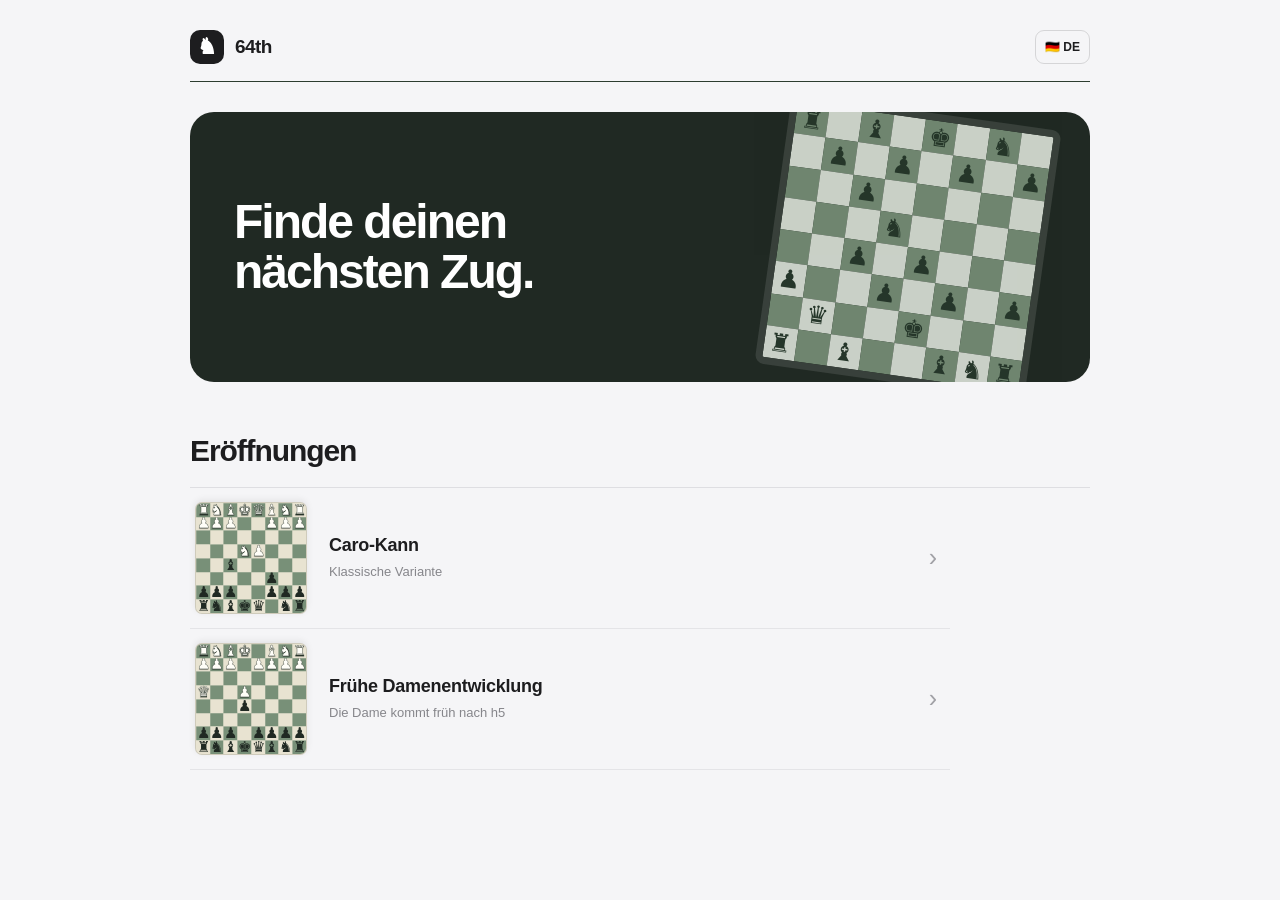
==== commit c7203ccc: "Normalize chessboard piece styling" ====
--- a/index.html
+++ b/index.html
@@ -17,14 +17,7 @@
 
     <section class="opening-hero" aria-label="64th">
       <div class="hero-board" aria-hidden="true">
-        <span>♜</span><span></span><span>♝</span><span></span><span>♚</span><span></span><span>♞</span><span></span>
-        <span></span><span>♟</span><span></span><span>♟</span><span></span><span>♟</span><span></span><span>♟</span>
-        <span></span><span></span><span>♟</span><span></span><span></span><span></span><span></span><span></span>
-        <span></span><span></span><span></span><span>♘</span><span></span><span></span><span></span><span></span>
-        <span></span><span></span><span>♙</span><span></span><span>♙</span><span></span><span></span><span></span>
-        <span>♙</span><span></span><span></span><span>♙</span><span></span><span>♙</span><span></span><span>♙</span>
-        <span></span><span>♕</span><span></span><span></span><span>♔</span><span></span><span></span><span></span>
-        <span>♖</span><span></span><span>♗</span><span></span><span></span><span>♗</span><span>♘</span><span>♖</span>
+        <span class="black-piece">♜</span><span></span><span class="black-piece">♝</span><span></span><span class="black-piece">♚</span><span></span><span class="black-piece">♞</span><span></span><span></span><span class="black-piece">♟</span><span></span><span class="black-piece">♟</span><span></span><span class="black-piece">♟</span><span></span><span class="black-piece">♟</span><span></span><span></span><span class="black-piece">♟</span><span></span><span></span><span></span><span></span><span></span><span></span><span></span><span></span><span class="white-piece">♞</span><span></span><span></span><span></span><span></span><span></span><span></span><span class="white-piece">♟</span><span></span><span class="white-piece">♟</span><span></span><span></span><span></span><span class="white-piece">♟</span><span></span><span></span><span class="white-piece">♟</span><span></span><span class="white-piece">♟</span><span></span><span class="white-piece">♟</span><span></span><span class="white-piece">♛</span><span></span><span></span><span class="white-piece">♚</span><span></span><span></span><span></span><span class="white-piece">♜</span><span></span><span class="white-piece">♝</span><span></span><span></span><span class="white-piece">♝</span><span class="white-piece">♞</span><span class="white-piece">♜</span>
       </div>
       <div class="opening-hero-copy">
         <h1>Finde deinen<br>nächsten Zug.</h1>
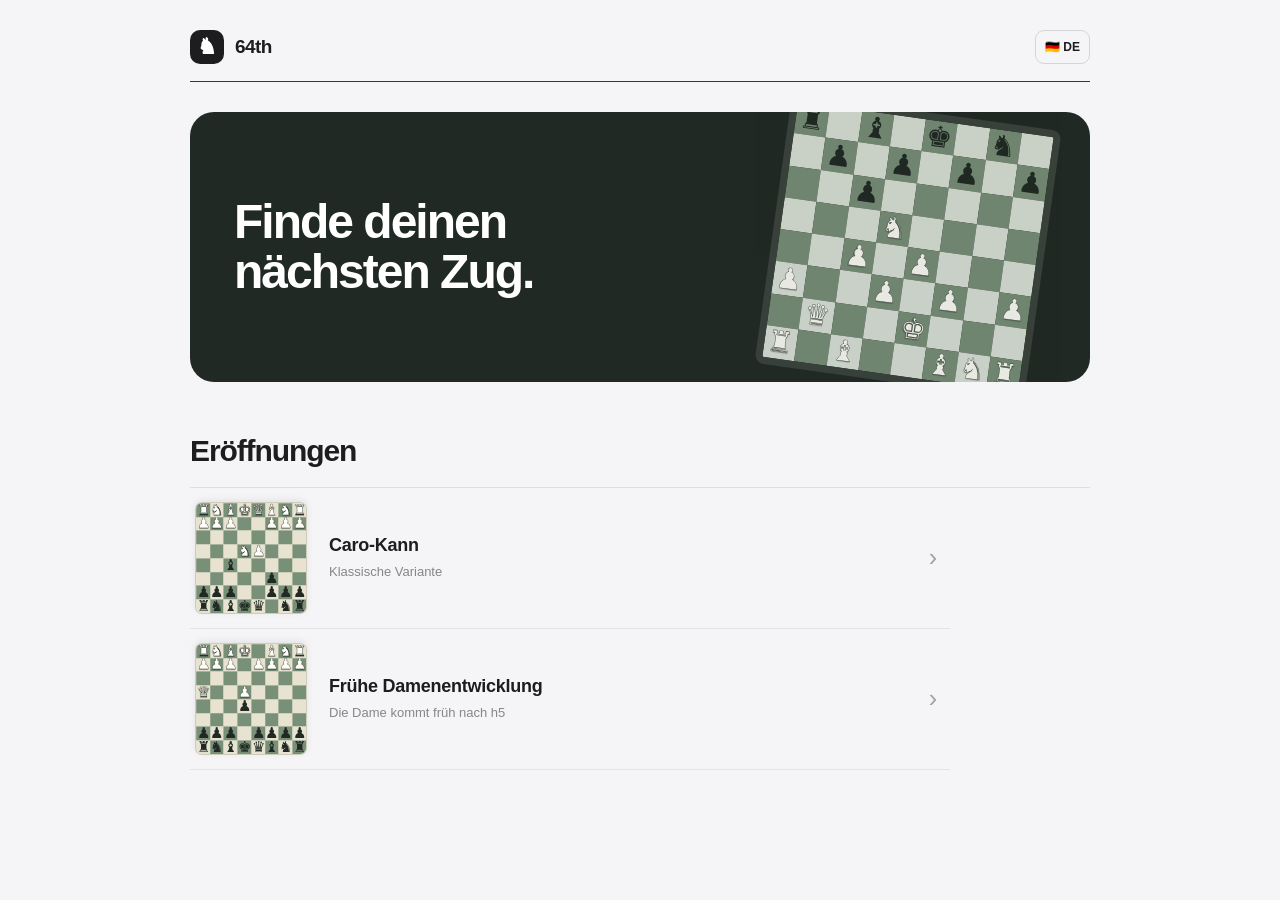
==== commit e1f94ce9: "Use opening thumbnail piece styling on hero board" ====
--- a/index.html
+++ b/index.html
@@ -6,7 +6,7 @@
   <meta name="theme-color" content="#f5f5f7">
   <meta name="description" content="64th – Eröffnungen und Varianten trainieren.">
   <title>64th</title>
-  <link rel="stylesheet" href="theme.css?v=12">
+  <link rel="stylesheet" href="theme.css?v=13">
 </head>
 <body class="home-page">
   <main class="minimal-home">
@@ -17,7 +17,7 @@
 
     <section class="opening-hero" aria-label="64th">
       <div class="hero-board" aria-hidden="true">
-        <span class="black-piece">♜</span><span></span><span class="black-piece">♝</span><span></span><span class="black-piece">♚</span><span></span><span class="black-piece">♞</span><span></span><span></span><span class="black-piece">♟</span><span></span><span class="black-piece">♟</span><span></span><span class="black-piece">♟</span><span></span><span class="black-piece">♟</span><span></span><span></span><span class="black-piece">♟</span><span></span><span></span><span></span><span></span><span></span><span></span><span></span><span></span><span class="white-piece">♞</span><span></span><span></span><span></span><span></span><span></span><span></span><span class="white-piece">♟</span><span></span><span class="white-piece">♟</span><span></span><span></span><span></span><span class="white-piece">♟</span><span></span><span></span><span class="white-piece">♟</span><span></span><span class="white-piece">♟</span><span></span><span class="white-piece">♟</span><span></span><span class="white-piece">♛</span><span></span><span></span><span class="white-piece">♚</span><span></span><span></span><span></span><span class="white-piece">♜</span><span></span><span class="white-piece">♝</span><span></span><span></span><span class="white-piece">♝</span><span class="white-piece">♞</span><span class="white-piece">♜</span>
+        <span class="mini-square black-piece">♜</span><span></span><span class="mini-square black-piece">♝</span><span></span><span class="mini-square black-piece">♚</span><span></span><span class="mini-square black-piece">♞</span><span></span><span></span><span class="mini-square black-piece">♟</span><span></span><span class="mini-square black-piece">♟</span><span></span><span class="mini-square black-piece">♟</span><span></span><span class="mini-square black-piece">♟</span><span></span><span></span><span class="mini-square black-piece">♟</span><span></span><span></span><span></span><span></span><span></span><span></span><span></span><span></span><span class="mini-square white-piece">♞</span><span></span><span></span><span></span><span></span><span></span><span></span><span class="mini-square white-piece">♟</span><span></span><span class="mini-square white-piece">♟</span><span></span><span></span><span></span><span class="mini-square white-piece">♟</span><span></span><span></span><span class="mini-square white-piece">♟</span><span></span><span class="mini-square white-piece">♟</span><span></span><span class="mini-square white-piece">♟</span><span></span><span class="mini-square white-piece">♛</span><span></span><span></span><span class="mini-square white-piece">♚</span><span></span><span></span><span></span><span class="mini-square white-piece">♜</span><span></span><span class="mini-square white-piece">♝</span><span></span><span></span><span class="mini-square white-piece">♝</span><span class="mini-square white-piece">♞</span><span class="mini-square white-piece">♜</span>
       </div>
       <div class="opening-hero-copy">
         <h1>Finde deinen<br>nächsten Zug.</h1>
--- a/theme.css
+++ b/theme.css
@@ -418,10 +418,18 @@
 .hero-board span {
   display: grid;
   place-items: center;
+  min-width: 0;
   aspect-ratio: 1;
   background: #dce3d9;
-  color: #26382b;
-  font: 25px/1 Georgia, serif;
+  font-family: "Apple Symbols", "Segoe UI Symbol", "Noto Sans Symbols 2", Georgia, serif;
+  font-size: clamp(18px, 3.2vw, 29px);
+  line-height: 1;
+}
+.hero-board span.black-piece { color: #202923; }
+.hero-board span.white-piece {
+  color: #fffef8;
+  -webkit-text-stroke: .35px #273329;
+  text-shadow: 0 1px 1px rgba(0,0,0,.28);
 }
 .hero-board span:nth-child(16n + 1), .hero-board span:nth-child(16n + 3),
 .hero-board span:nth-child(16n + 5), .hero-board span:nth-child(16n + 7),
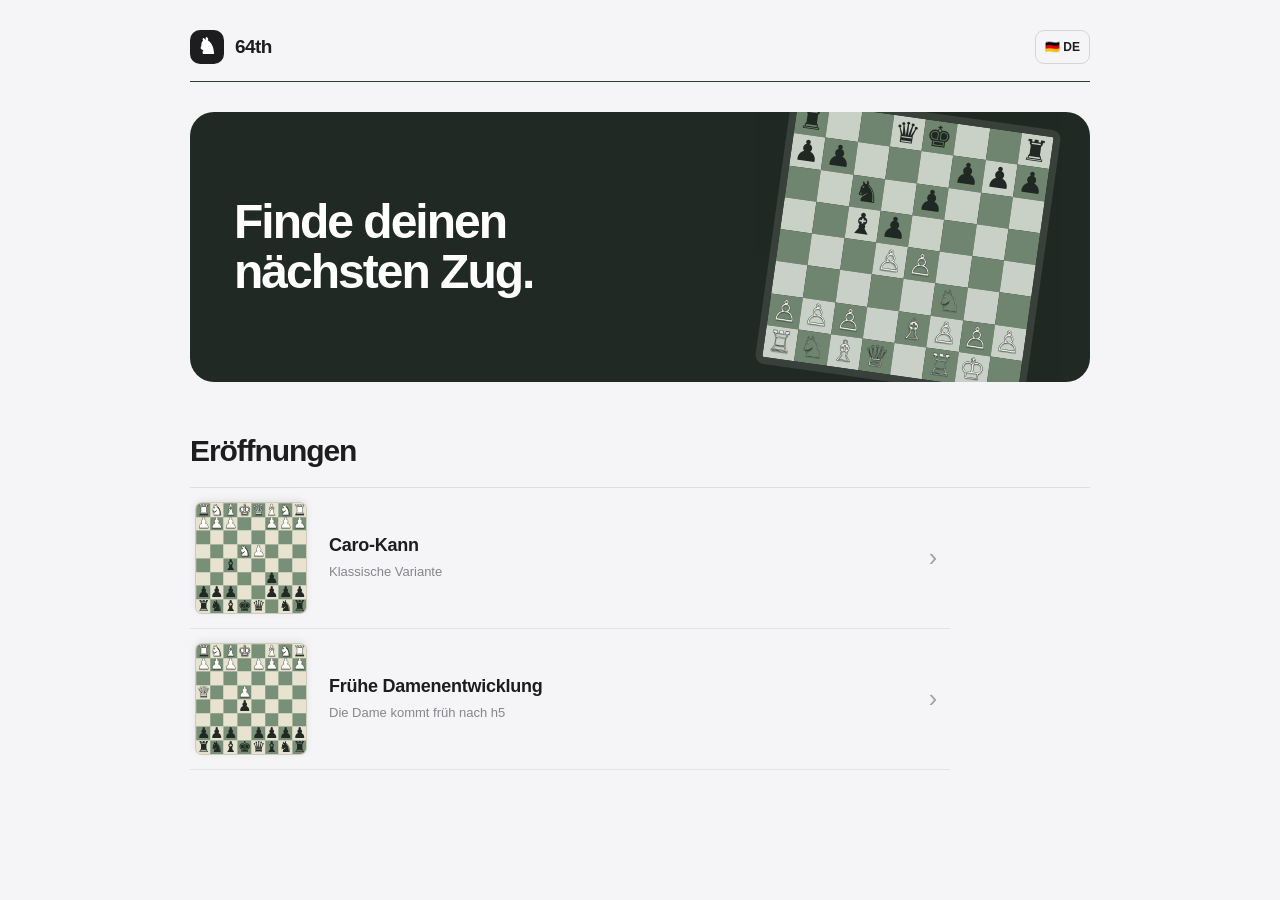
==== commit ff10a785: "Replace hero board with coherent Caro-Kann position" ====
--- a/index.html
+++ b/index.html
@@ -16,9 +16,7 @@
     </header>
 
     <section class="opening-hero" aria-label="64th">
-      <div class="hero-board" aria-hidden="true">
-        <span class="mini-square black-piece">♜</span><span></span><span class="mini-square black-piece">♝</span><span></span><span class="mini-square black-piece">♚</span><span></span><span class="mini-square black-piece">♞</span><span></span><span></span><span class="mini-square black-piece">♟</span><span></span><span class="mini-square black-piece">♟</span><span></span><span class="mini-square black-piece">♟</span><span></span><span class="mini-square black-piece">♟</span><span></span><span></span><span class="mini-square black-piece">♟</span><span></span><span></span><span></span><span></span><span></span><span></span><span></span><span></span><span class="mini-square white-piece">♞</span><span></span><span></span><span></span><span></span><span></span><span></span><span class="mini-square white-piece">♟</span><span></span><span class="mini-square white-piece">♟</span><span></span><span></span><span></span><span class="mini-square white-piece">♟</span><span></span><span></span><span class="mini-square white-piece">♟</span><span></span><span class="mini-square white-piece">♟</span><span></span><span class="mini-square white-piece">♟</span><span></span><span class="mini-square white-piece">♛</span><span></span><span></span><span class="mini-square white-piece">♚</span><span></span><span></span><span></span><span class="mini-square white-piece">♜</span><span></span><span class="mini-square white-piece">♝</span><span></span><span></span><span class="mini-square white-piece">♝</span><span class="mini-square white-piece">♞</span><span class="mini-square white-piece">♜</span>
-      </div>
+      <div class="hero-board" aria-hidden="true"><span class="black-piece">♜</span><span></span><span></span><span class="black-piece">♛</span><span class="black-piece">♚</span><span></span><span></span><span class="black-piece">♜</span><span class="black-piece">♟</span><span class="black-piece">♟</span><span></span><span></span><span></span><span class="black-piece">♟</span><span class="black-piece">♟</span><span class="black-piece">♟</span><span></span><span></span><span class="black-piece">♞</span><span></span><span class="black-piece">♟</span><span></span><span></span><span></span><span></span><span></span><span class="black-piece">♝</span><span class="black-piece">♟</span><span></span><span></span><span></span><span></span><span></span><span></span><span></span><span class="white-piece">♙</span><span class="white-piece">♙</span><span></span><span></span><span></span><span></span><span></span><span></span><span></span><span></span><span class="white-piece">♘</span><span></span><span></span><span class="white-piece">♙</span><span class="white-piece">♙</span><span class="white-piece">♙</span><span></span><span class="white-piece">♗</span><span class="white-piece">♙</span><span class="white-piece">♙</span><span class="white-piece">♙</span><span class="white-piece">♖</span><span class="white-piece">♘</span><span class="white-piece">♗</span><span class="white-piece">♕</span><span></span><span class="white-piece">♖</span><span class="white-piece">♔</span><span></span></div>
       <div class="opening-hero-copy">
         <h1>Finde deinen<br>nächsten Zug.</h1>
       </div>
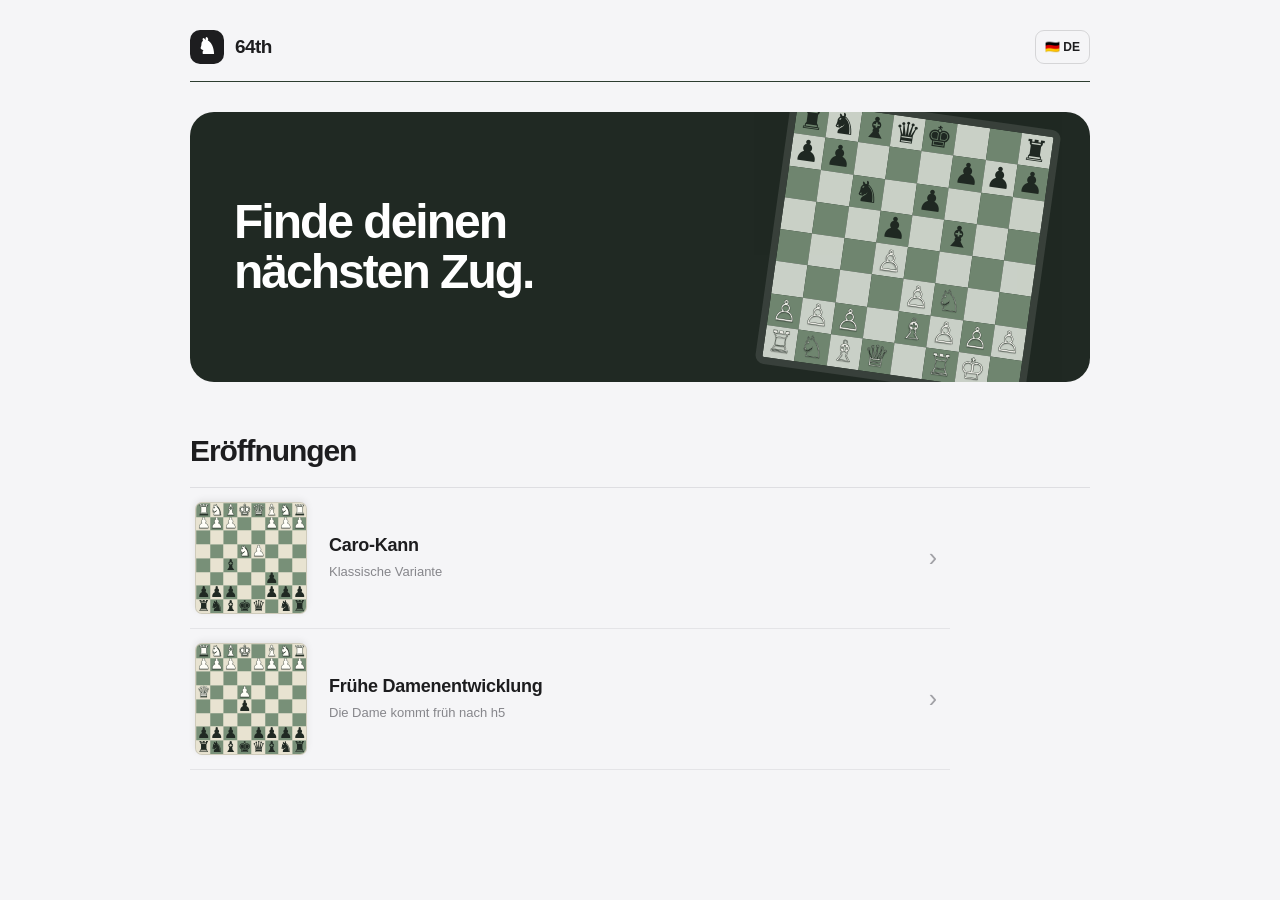
==== commit 0f76ea9d: "Correct hero board to legal Caro-Kann position" ====
--- a/index.html
+++ b/index.html
@@ -16,7 +16,7 @@
     </header>
 
     <section class="opening-hero" aria-label="64th">
-      <div class="hero-board" aria-hidden="true"><span class="black-piece">♜</span><span></span><span></span><span class="black-piece">♛</span><span class="black-piece">♚</span><span></span><span></span><span class="black-piece">♜</span><span class="black-piece">♟</span><span class="black-piece">♟</span><span></span><span></span><span></span><span class="black-piece">♟</span><span class="black-piece">♟</span><span class="black-piece">♟</span><span></span><span></span><span class="black-piece">♞</span><span></span><span class="black-piece">♟</span><span></span><span></span><span></span><span></span><span></span><span class="black-piece">♝</span><span class="black-piece">♟</span><span></span><span></span><span></span><span></span><span></span><span></span><span></span><span class="white-piece">♙</span><span class="white-piece">♙</span><span></span><span></span><span></span><span></span><span></span><span></span><span></span><span></span><span class="white-piece">♘</span><span></span><span></span><span class="white-piece">♙</span><span class="white-piece">♙</span><span class="white-piece">♙</span><span></span><span class="white-piece">♗</span><span class="white-piece">♙</span><span class="white-piece">♙</span><span class="white-piece">♙</span><span class="white-piece">♖</span><span class="white-piece">♘</span><span class="white-piece">♗</span><span class="white-piece">♕</span><span></span><span class="white-piece">♖</span><span class="white-piece">♔</span><span></span></div>
+      <div class="hero-board" aria-hidden="true"><span class="black-piece">♜</span><span class="black-piece">♞</span><span class="black-piece">♝</span><span class="black-piece">♛</span><span class="black-piece">♚</span><span></span><span></span><span class="black-piece">♜</span><span class="black-piece">♟</span><span class="black-piece">♟</span><span></span><span></span><span></span><span class="black-piece">♟</span><span class="black-piece">♟</span><span class="black-piece">♟</span><span></span><span></span><span class="black-piece">♞</span><span></span><span class="black-piece">♟</span><span></span><span></span><span></span><span></span><span></span><span></span><span class="black-piece">♟</span><span></span><span class="black-piece">♝</span><span></span><span></span><span></span><span></span><span></span><span class="white-piece">♙</span><span></span><span></span><span></span><span></span><span></span><span></span><span></span><span></span><span class="white-piece">♙</span><span class="white-piece">♘</span><span></span><span></span><span class="white-piece">♙</span><span class="white-piece">♙</span><span class="white-piece">♙</span><span></span><span class="white-piece">♗</span><span class="white-piece">♙</span><span class="white-piece">♙</span><span class="white-piece">♙</span><span class="white-piece">♖</span><span class="white-piece">♘</span><span class="white-piece">♗</span><span class="white-piece">♕</span><span></span><span class="white-piece">♖</span><span class="white-piece">♔</span><span></span></div>
       <div class="opening-hero-copy">
         <h1>Finde deinen<br>nächsten Zug.</h1>
       </div>
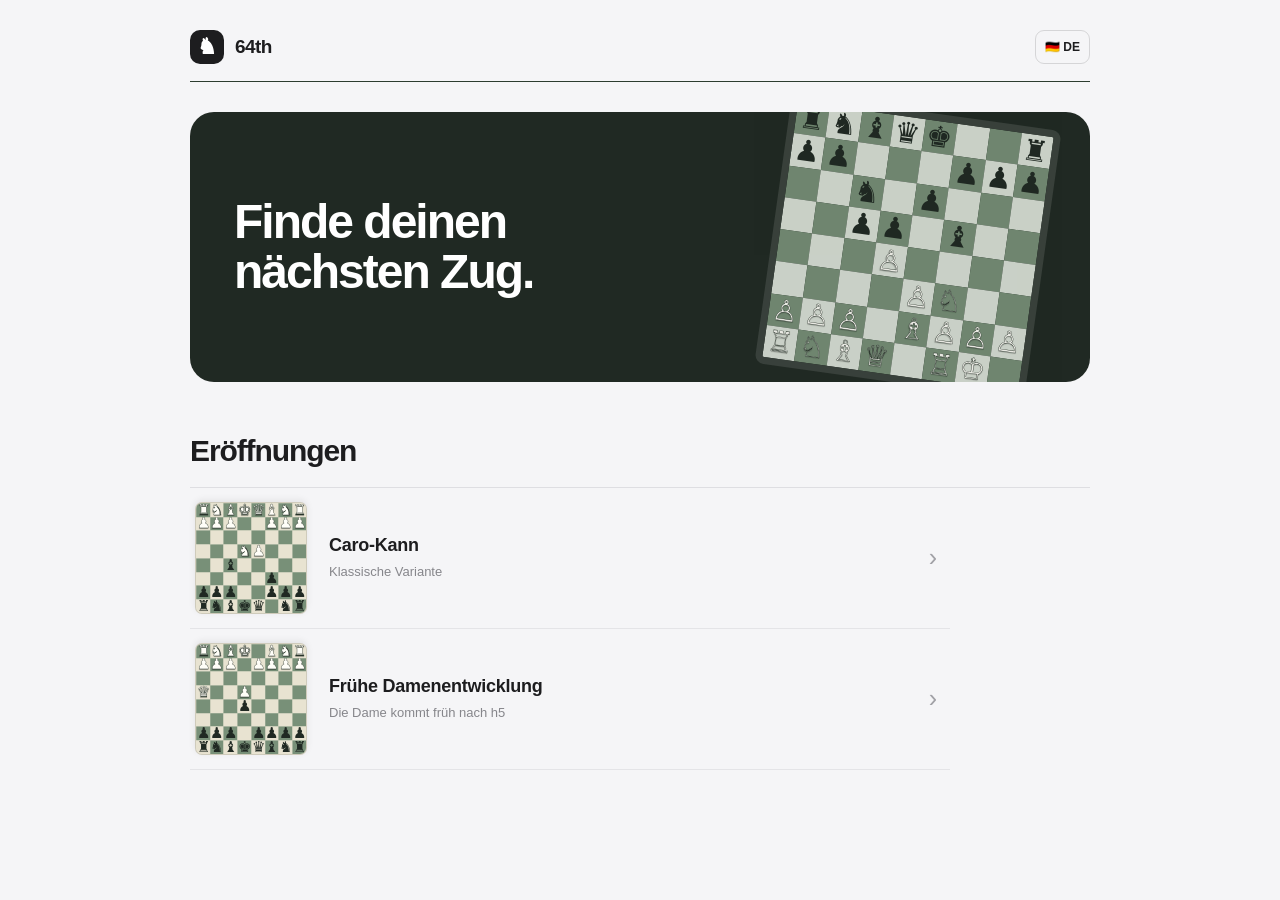
==== commit 6fb8f9dd: "Complete legal Caro-Kann hero position" ====
--- a/index.html
+++ b/index.html
@@ -16,7 +16,7 @@
     </header>
 
     <section class="opening-hero" aria-label="64th">
-      <div class="hero-board" aria-hidden="true"><span class="black-piece">♜</span><span class="black-piece">♞</span><span class="black-piece">♝</span><span class="black-piece">♛</span><span class="black-piece">♚</span><span></span><span></span><span class="black-piece">♜</span><span class="black-piece">♟</span><span class="black-piece">♟</span><span></span><span></span><span></span><span class="black-piece">♟</span><span class="black-piece">♟</span><span class="black-piece">♟</span><span></span><span></span><span class="black-piece">♞</span><span></span><span class="black-piece">♟</span><span></span><span></span><span></span><span></span><span></span><span></span><span class="black-piece">♟</span><span></span><span class="black-piece">♝</span><span></span><span></span><span></span><span></span><span></span><span class="white-piece">♙</span><span></span><span></span><span></span><span></span><span></span><span></span><span></span><span></span><span class="white-piece">♙</span><span class="white-piece">♘</span><span></span><span></span><span class="white-piece">♙</span><span class="white-piece">♙</span><span class="white-piece">♙</span><span></span><span class="white-piece">♗</span><span class="white-piece">♙</span><span class="white-piece">♙</span><span class="white-piece">♙</span><span class="white-piece">♖</span><span class="white-piece">♘</span><span class="white-piece">♗</span><span class="white-piece">♕</span><span></span><span class="white-piece">♖</span><span class="white-piece">♔</span><span></span></div>
+      <div class="hero-board" aria-hidden="true"><span class="black-piece">♜</span><span class="black-piece">♞</span><span class="black-piece">♝</span><span class="black-piece">♛</span><span class="black-piece">♚</span><span></span><span></span><span class="black-piece">♜</span><span class="black-piece">♟</span><span class="black-piece">♟</span><span></span><span></span><span></span><span class="black-piece">♟</span><span class="black-piece">♟</span><span class="black-piece">♟</span><span></span><span></span><span class="black-piece">♞</span><span></span><span class="black-piece">♟</span><span></span><span></span><span></span><span></span><span></span><span class="black-piece">♟</span><span class="black-piece">♟</span><span></span><span class="black-piece">♝</span><span></span><span></span><span></span><span></span><span></span><span class="white-piece">♙</span><span></span><span></span><span></span><span></span><span></span><span></span><span></span><span></span><span class="white-piece">♙</span><span class="white-piece">♘</span><span></span><span></span><span class="white-piece">♙</span><span class="white-piece">♙</span><span class="white-piece">♙</span><span></span><span class="white-piece">♗</span><span class="white-piece">♙</span><span class="white-piece">♙</span><span class="white-piece">♙</span><span class="white-piece">♖</span><span class="white-piece">♘</span><span class="white-piece">♗</span><span class="white-piece">♕</span><span></span><span class="white-piece">♖</span><span class="white-piece">♔</span><span></span></div>
       <div class="opening-hero-copy">
         <h1>Finde deinen<br>nächsten Zug.</h1>
       </div>
